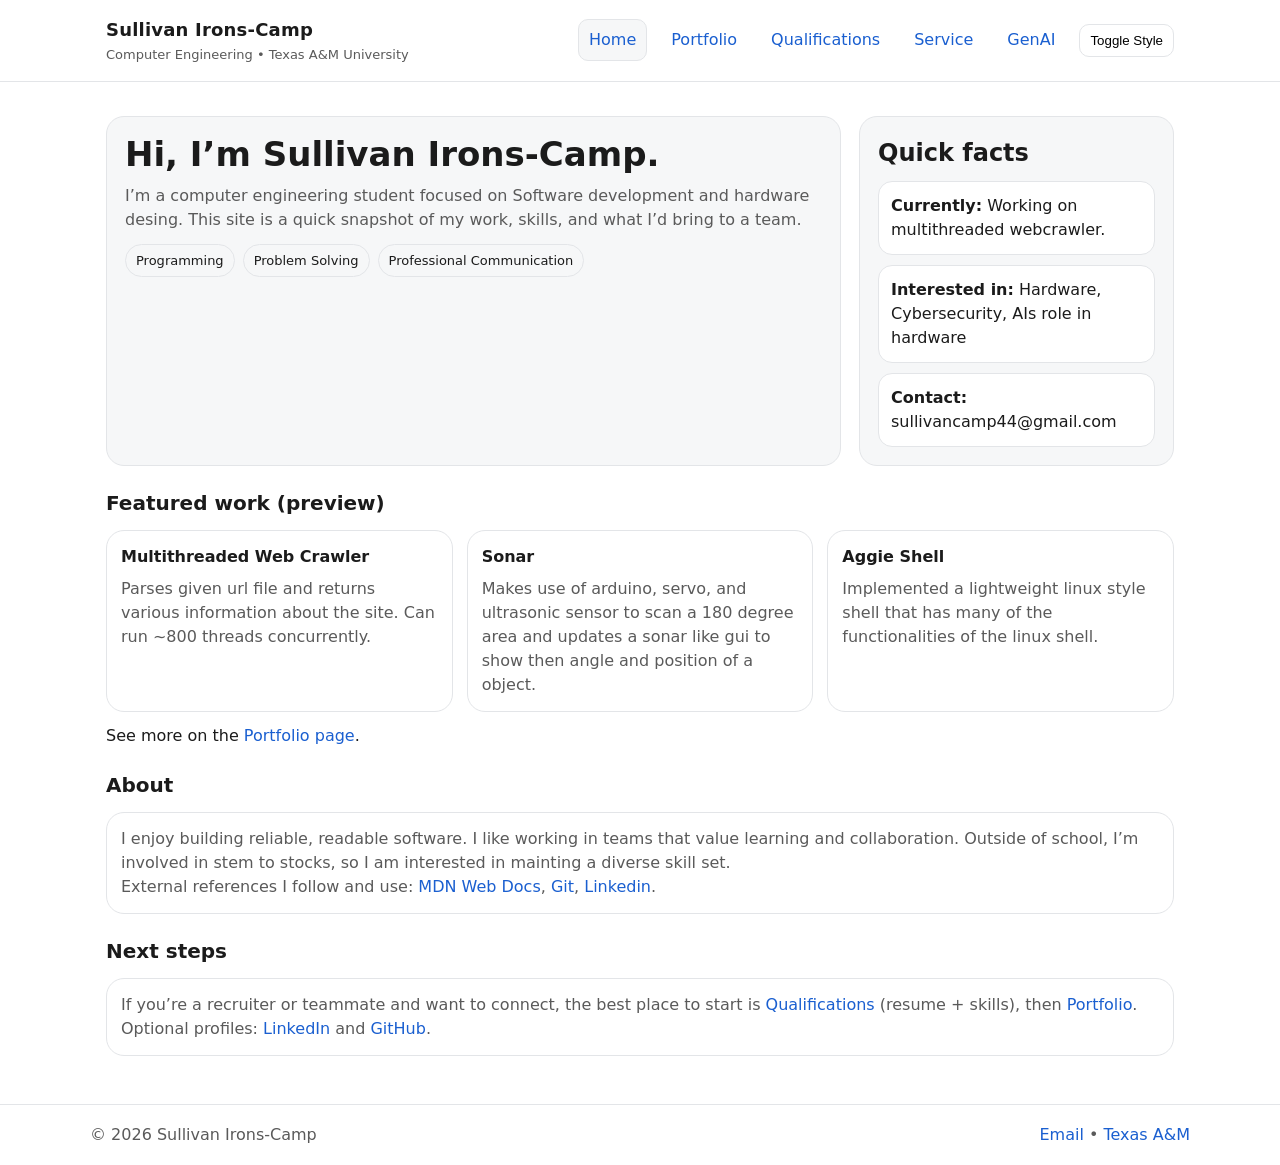
==== index.html @ 8610757a "Demo" ====
<!doctype html>
<html lang="en">
  <head>
    <meta charset="utf-8" />
    <meta name="viewport" content="width=device-width, initial-scale=1" />
    <title>Sullivan Irons-Camp | Professional Website</title>
    <link id="themeStylesheet" rel="stylesheet" href="StyleA.css" />
    <script src="ToggleStyle.js" defer></script>
    <link rel="preload" href="StyleA.css" as="style" />
    <link rel="preload" href="StyleB.css" as="style" />
  </head>

  <body>
    <a class="skip-link" href="#main">Skip to content</a>

    <header class="site-header">
      <div class="header-inner">
        <div class="brand">
          <div class="name">Sullivan Irons-Camp</div>
          <div class="tagline">Computer Engineering • Texas A&amp;M University</div>
        </div>

        <nav class="nav" aria-label="Primary">
          <a class="active" href="index.html">Home</a>
          <a href="portfolio.html">Portfolio</a>
          <a href="qualifications.html">Qualifications</a>
          <a href="service.html">Service</a>
          <a href="genai.html">GenAI</a>
          <button class="toggle-btn" id="styleToggleBtn" type="button" aria-label="Toggle site style">
            Toggle Style
          </button>
        </nav>
      </div>
    </header>

    <main id="main">
      <section class="hero">
        <div class="hero-card">
          <h1>Hi, I’m Sullivan Irons-Camp.</h1>
          <p>
            I’m a computer engineering student focused on Software development and hardware desing.
            This site is a quick snapshot of my work, skills, and what I’d bring to a team.
          </p>

          <div class="badges" aria-label="Highlights">
            <span class="badge">Programming</span>
            <span class="badge">Problem Solving</span>
            <span class="badge">Professional Communication</span>
          </div>
        </div>

        <div class="hero-card">
          <h2 style="margin: 0 0 10px;">Quick facts</h2>
          <ul class="quick-facts">
            <li><strong>Currently:</strong> Working on multithreaded webcrawler.</li>
            <li><strong>Interested in:</strong> Hardware, Cybersecurity, AIs role in hardware</li>
            <li><strong>Contact:</strong> sullivancamp44@gmail.com</li>
          </ul>
        </div>
      </section>

      <section class="section">
        <h2>Featured work (preview)</h2>
        <div class="grid">
          <article class="card">
            <h3>Multithreaded Web Crawler</h3>
            <p> Parses given url file and returns various information about the site. Can run ~800 threads concurrently.</p>
          </article>
          <article class="card">
            <h3>Sonar</h3>
            <p>Makes use of arduino, servo, and ultrasonic sensor to scan a 180 degree area and updates a sonar like gui to show then angle and position of a object.</p>
          </article>
          <article class="card">
            <h3>Aggie Shell</h3>
            <p>Implemented a lightweight linux style shell that has many of the functionalities of the linux shell.</p>
          </article>
        </div>
        <p style="margin: 0;">
          See more on the <a href="portfolio.html">Portfolio page</a>.
        </p>
      </section>

      <section class="section">
        <h2>About</h2>
        <div class="card">
          <p>
            I enjoy building reliable, readable software. I like working in teams that value
            learning and collaboration. Outside of school, I’m involved in stem to stocks, so I am interested in mainting a diverse skill set.
          </p>
          <p>
            External references I follow and use:
            <a href="https://developer.mozilla.org/" target="_blank" rel="noopener noreferrer">MDN Web Docs</a>,
            <a href="https://git-scm.com/" target="_blank" rel="noopener noreferrer">Git</a>,
            <a href="https://www.linkedin.com" target="_blank" rel="noopener noreferrer">Linkedin</a>.
          </p>
        </div>
      </section>

      <section class="section">
        <h2>Next steps</h2>
        <div class="card">
          <p>
            If you’re a recruiter or teammate and want to connect, the best place to start is
            <a href="qualifications.html">Qualifications</a> (resume + skills), then <a href="portfolio.html">Portfolio</a>.
          </p>
          <p>
            Optional profiles:
            <a href="https://www.linkedin.com/in/sullivan-irons-camp-0573192ab" target="_blank" rel="noopener noreferrer">LinkedIn</a> and
            <a href="https://github.com/SullivanCamp" target="_blank" rel="noopener noreferrer">GitHub</a>.
          </p>
        </div>
      </section>
    </main>

    <footer class="footer">
      <div class="footer-inner">
        <div>© <span id="year"></span> Sullivan Irons-Camp</div>
        <div>
          <a href="mailto:sullivancamp44@gmail.com">Email</a> •
          <a href="https://www.tamu.edu/" target="_blank" rel="noopener noreferrer">Texas A&amp;M</a>
        </div>
      </div>
      <script>
        document.getElementById("year").textContent = String(new Date().getFullYear());
      </script>
    </footer>
  </body>
</html>
---- StyleA.css ----
/* css/styleA.css */
:root {
  --bg: #ffffff;
  --text: #1b1b1b;
  --muted: #5a5a5a;
  --card: #f6f7f8;
  --border: #e3e5e8;
  --link: #1a5fd0;
  --shadow: 0 8px 24px rgba(0, 0, 0, 0.08);
}

* {
  box-sizing: border-box;
}

html,
body {
  height: 100%;
}

body {
  margin: 0;
  font-family: system-ui, -apple-system, Segoe UI, Roboto, Arial, sans-serif;
  background: var(--bg);
  color: var(--text);
  line-height: 1.5;
}
.resume-frame {
  width: 100%;
  border: 1px solid var(--border);
  border-radius: 12px;
  overflow: hidden;
}

.resume-frame iframe {
  width: 100%;
  height: 100%;
  border: 0;
}

.resume-frame--large {
  height: 85vh;
  min-height: 750px; 
}


a {
  color: var(--link);
  text-decoration: none;
}

a:hover {
  text-decoration: underline;
}

.skip-link {
  position: absolute;
  left: -9999px;
  top: 0;
  background: #000;
  color: #fff;
  padding: 8px 10px;
  z-index: 999;
}

.skip-link:focus {
  left: 10px;
  top: 10px;
}

.site-header {
  border-bottom: 1px solid var(--border);
  background: #fff;
}

.header-inner {
  max-width: 1100px;
  margin: 0 auto;
  padding: 16px;
  display: flex;
  gap: 12px;
  align-items: center;
  justify-content: space-between;
}

.brand {
  display: flex;
  flex-direction: column;
  gap: 2px;
}

.brand .name {
  font-weight: 800;
  font-size: 18px;
  letter-spacing: 0.2px;
}

.brand .tagline {
  font-size: 13px;
  color: var(--muted);
}

.nav {
  display: flex;
  gap: 14px;
  flex-wrap: wrap;
  align-items: center;
  justify-content: flex-end;
}

.nav a {
  padding: 8px 10px;
  border-radius: 10px;
}

.nav a.active {
  background: var(--card);
  border: 1px solid var(--border);
}

.toggle-btn {
  border: 1px solid var(--border);
  background: #fff;
  border-radius: 10px;
  padding: 8px 10px;
  cursor: pointer;
}

.toggle-btn:hover {
  box-shadow: var(--shadow);
}

main {
  max-width: 1100px;
  margin: 0 auto;
  padding: 24px 16px 48px;
}

.hero {
  display: grid;
  grid-template-columns: 1.4fr 0.6fr;
  gap: 18px;
  align-items: stretch;
  margin-top: 10px;
}

.hero-card {
  background: var(--card);
  border: 1px solid var(--border);
  border-radius: 18px;
  padding: 18px;
}

.hero h1 {
  margin: 0 0 10px;
  font-size: 34px;
  line-height: 1.15;
}

.hero p {
  margin: 0 0 12px;
  color: var(--muted);
}

.quick-facts {
  list-style: none;
  padding: 0;
  margin: 10px 0 0;
  display: grid;
  gap: 10px;
}

.quick-facts li {
  border: 1px solid var(--border);
  background: #fff;
  border-radius: 14px;
  padding: 12px;
}

.section {
  margin-top: 22px;
  display: grid;
  gap: 12px;
}

.section h2 {
  margin: 0;
  font-size: 20px;
}

.grid {
  display: grid;
  grid-template-columns: repeat(3, 1fr);
  gap: 14px;
}

.card {
  background: #fff;
  border: 1px solid var(--border);
  border-radius: 18px;
  padding: 14px;
}

.card h3 {
  margin: 0 0 8px;
  font-size: 16px;
}

.card p {
  margin: 0;
  color: var(--muted);
}

.badges {
  display: flex;
  flex-wrap: wrap;
  gap: 8px;
  margin-top: 10px;
}

.badge {
  border: 1px solid var(--border);
  background: var(--card);
  padding: 6px 10px;
  border-radius: 999px;
  font-size: 13px;
}

.footer {
  border-top: 1px solid var(--border);
  padding: 18px 16px;
  color: var(--muted);
}

.footer-inner {
  max-width: 1100px;
  margin: 0 auto;
  display: flex;
  gap: 10px;
  align-items: center;
  justify-content: space-between;
  flex-wrap: wrap;
}

@media (max-width: 900px) {
  .hero {
    grid-template-columns: 1fr;
  }

  .grid {
    grid-template-columns: 1fr;
  }
}
---- StyleA.css ----
/* css/styleA.css */
:root {
  --bg: #ffffff;
  --text: #1b1b1b;
  --muted: #5a5a5a;
  --card: #f6f7f8;
  --border: #e3e5e8;
  --link: #1a5fd0;
  --shadow: 0 8px 24px rgba(0, 0, 0, 0.08);
}

* {
  box-sizing: border-box;
}

html,
body {
  height: 100%;
}

body {
  margin: 0;
  font-family: system-ui, -apple-system, Segoe UI, Roboto, Arial, sans-serif;
  background: var(--bg);
  color: var(--text);
  line-height: 1.5;
}
.resume-frame {
  width: 100%;
  border: 1px solid var(--border);
  border-radius: 12px;
  overflow: hidden;
}

.resume-frame iframe {
  width: 100%;
  height: 100%;
  border: 0;
}

.resume-frame--large {
  height: 85vh;
  min-height: 750px; 
}


a {
  color: var(--link);
  text-decoration: none;
}

a:hover {
  text-decoration: underline;
}

.skip-link {
  position: absolute;
  left: -9999px;
  top: 0;
  background: #000;
  color: #fff;
  padding: 8px 10px;
  z-index: 999;
}

.skip-link:focus {
  left: 10px;
  top: 10px;
}

.site-header {
  border-bottom: 1px solid var(--border);
  background: #fff;
}

.header-inner {
  max-width: 1100px;
  margin: 0 auto;
  padding: 16px;
  display: flex;
  gap: 12px;
  align-items: center;
  justify-content: space-between;
}

.brand {
  display: flex;
  flex-direction: column;
  gap: 2px;
}

.brand .name {
  font-weight: 800;
  font-size: 18px;
  letter-spacing: 0.2px;
}

.brand .tagline {
  font-size: 13px;
  color: var(--muted);
}

.nav {
  display: flex;
  gap: 14px;
  flex-wrap: wrap;
  align-items: center;
  justify-content: flex-end;
}

.nav a {
  padding: 8px 10px;
  border-radius: 10px;
}

.nav a.active {
  background: var(--card);
  border: 1px solid var(--border);
}

.toggle-btn {
  border: 1px solid var(--border);
  background: #fff;
  border-radius: 10px;
  padding: 8px 10px;
  cursor: pointer;
}

.toggle-btn:hover {
  box-shadow: var(--shadow);
}

main {
  max-width: 1100px;
  margin: 0 auto;
  padding: 24px 16px 48px;
}

.hero {
  display: grid;
  grid-template-columns: 1.4fr 0.6fr;
  gap: 18px;
  align-items: stretch;
  margin-top: 10px;
}

.hero-card {
  background: var(--card);
  border: 1px solid var(--border);
  border-radius: 18px;
  padding: 18px;
}

.hero h1 {
  margin: 0 0 10px;
  font-size: 34px;
  line-height: 1.15;
}

.hero p {
  margin: 0 0 12px;
  color: var(--muted);
}

.quick-facts {
  list-style: none;
  padding: 0;
  margin: 10px 0 0;
  display: grid;
  gap: 10px;
}

.quick-facts li {
  border: 1px solid var(--border);
  background: #fff;
  border-radius: 14px;
  padding: 12px;
}

.section {
  margin-top: 22px;
  display: grid;
  gap: 12px;
}

.section h2 {
  margin: 0;
  font-size: 20px;
}

.grid {
  display: grid;
  grid-template-columns: repeat(3, 1fr);
  gap: 14px;
}

.card {
  background: #fff;
  border: 1px solid var(--border);
  border-radius: 18px;
  padding: 14px;
}

.card h3 {
  margin: 0 0 8px;
  font-size: 16px;
}

.card p {
  margin: 0;
  color: var(--muted);
}

.badges {
  display: flex;
  flex-wrap: wrap;
  gap: 8px;
  margin-top: 10px;
}

.badge {
  border: 1px solid var(--border);
  background: var(--card);
  padding: 6px 10px;
  border-radius: 999px;
  font-size: 13px;
}

.footer {
  border-top: 1px solid var(--border);
  padding: 18px 16px;
  color: var(--muted);
}

.footer-inner {
  max-width: 1100px;
  margin: 0 auto;
  display: flex;
  gap: 10px;
  align-items: center;
  justify-content: space-between;
  flex-wrap: wrap;
}

@media (max-width: 900px) {
  .hero {
    grid-template-columns: 1fr;
  }

  .grid {
    grid-template-columns: 1fr;
  }
}
---- StyleB.css ----
/* css/styleB.css
   Style B: Sidebar header + dark, editorial layout
   (Works with the existing HTML from the project: .site-header/.header-inner/.brand/.nav/.toggle-btn/main/.hero/.section/.grid/.card/.badges/.badge/.footer/.footer-inner)
*/

:root {
  --bg: #0f1220;
  --panel: #161a2d;
  --panel2: #1b2140;
  --text: #eef0ff;
  --muted: #b8bde6;
  --border: rgba(255, 255, 255, 0.12);
  --link: #9fd3ff;
  --shadow: 0 14px 30px rgba(0, 0, 0, 0.35);
}

/* Base reset */
* {
  box-sizing: border-box;
}

html,
body {
  height: 100%;
}

body {
  margin: 0;
  font-family: ui-sans-serif, system-ui, -apple-system, Segoe UI, Roboto, Arial, sans-serif;
  background:
    radial-gradient(1200px 700px at 20% 10%, #1b245c, transparent 60%),
    radial-gradient(900px 500px at 90% 20%, #2c1658, transparent 55%),
    var(--bg);
  color: var(--text);
  line-height: 1.55;
}

a {
  color: var(--link);
  text-decoration: none;
}

a:hover {
  text-decoration: underline;
}

/* Skip link (accessibility) */
.skip-link {
  position: absolute;
  left: -9999px;
  top: 0;
  background: #fff;
  color: #000;
  padding: 8px 10px;
  z-index: 999;
}

.skip-link:focus {
  left: 10px;
  top: 10px;
}

/* =========================
   Sidebar Header (Style B)
   ========================= */
.site-header {
  position: fixed;
  top: 0;
  left: 0;
  width: 260px;
  height: 100vh;
  z-index: 50;
  background: rgba(15, 18, 32, 0.85);
  backdrop-filter: blur(12px);
  border-right: 1px solid var(--border);
}

.header-inner {
  height: 100%;
  padding: 20px 16px;
  display: flex;
  flex-direction: column;
  gap: 18px;
  align-items: stretch;
  justify-content: flex-start;
}

/* Brand */
.brand {
  display: flex;
  flex-direction: column;
  gap: 6px;
}

.brand .name {
  font-weight: 900;
  font-size: 20px;
  letter-spacing: 0.4px;
}

.brand .tagline {
  color: var(--muted);
  font-size: 13px;
}

/* Nav becomes vertical */
.nav {
  display: flex;
  flex-direction: column;
  gap: 8px;
  margin-top: 8px;
}

.nav a {
  padding: 10px 12px;
  border-radius: 14px;
  border: 1px solid transparent;
  background: rgba(27, 33, 64, 0.35);
}

.nav a:hover {
  text-decoration: none;
  filter: brightness(1.08);
}

.nav a.active {
  border-color: var(--border);
  background: rgba(27, 33, 64, 0.85);
}

/* Toggle button sits at bottom of sidebar */
.toggle-btn {
  margin-top: auto;
  border: 1px solid var(--border);
  background: rgba(22, 26, 45, 0.7);
  color: var(--text);
  border-radius: 999px;
  padding: 10px 12px;
  cursor: pointer;
}

.toggle-btn:hover {
  box-shadow: var(--shadow);
}

/* =========================
   Main content area
   ========================= */
main {
  max-width: none;
  margin-left: 260px; /* same as sidebar width */
  padding: 20px 24px 48px;
  display: grid;
  gap: 14px;
}

/* Hero + sections become panels */
.hero {
  background: rgba(22, 26, 45, 0.75);
  border: 1px solid var(--border);
  border-radius: 24px;
  padding: 18px;
  box-shadow: var(--shadow);
}

.hero h1 {
  margin: 0 0 10px;
  font-size: 36px;
  line-height: 1.12;
}

.hero p {
  margin: 0;
  color: var(--muted);
  max-width: 75ch;
}

.section {
  background: rgba(22, 26, 45, 0.65);
  border: 1px solid var(--border);
  border-radius: 24px;
  padding: 16px;
  box-shadow: var(--shadow);
}

.section h2 {
  margin: 0 0 10px;
  font-size: 18px;
  letter-spacing: 0.3px;
}

/* Cards + grids */
.grid {
  display: grid;
  grid-template-columns: 1fr;
  gap: 12px;
}

.card {
  background: rgba(27, 33, 64, 0.65);
  border: 1px solid var(--border);
  border-radius: 18px;
  padding: 14px;
}

.card h3 {
  margin: 0 0 8px;
  font-size: 16px;
}

.card p {
  margin: 0;
  color: var(--muted);
}

/* Badges */
.badges {
  display: flex;
  flex-wrap: wrap;
  gap: 8px;
  margin-top: 10px;
}

.badge {
  border: 1px solid var(--border);
  background: rgba(27, 33, 64, 0.7);
  padding: 6px 10px;
  border-radius: 999px;
  font-size: 13px;
  color: var(--muted);
}

/* Resume embed helpers (optional but safe if present) */
.resume-frame {
  width: 100%;
  border: 1px solid var(--border);
  border-radius: 12px;
  overflow: hidden;
}

.resume-frame iframe {
  width: 100%;
  height: 100%;
  border: 0;
}

.resume-frame--large {
  height: 85vh;
  min-height: 750px;
}

/* Footer */
.footer {
  border-top: 1px solid var(--border);
  padding: 18px 16px;
  color: var(--muted);
  margin-left: 260px; /* align with main */
}

.footer-inner {
  max-width: 1100px;
  margin: 0 auto;
  display: flex;
  gap: 10px;
  align-items: center;
  justify-content: space-between;
  flex-wrap: wrap;
}

/* =========================
   Responsive fallback
   ========================= */
@media (max-width: 950px) {
  .site-header {
    position: static;
    width: 100%;
    height: auto;
    border-right: none;
    border-bottom: 1px solid var(--border);
  }

  .header-inner {
    height: auto;
    flex-direction: row;
    align-items: center;
    justify-content: space-between;
  }

  .nav {
    flex-direction: row;
    flex-wrap: wrap;
    margin-top: 0;
  }

  main {
    margin-left: 0;
    padding: 18px 16px 40px;
  }

  .footer {
    margin-left: 0;
  }

  .toggle-btn {
    margin-top: 0;
  }
}
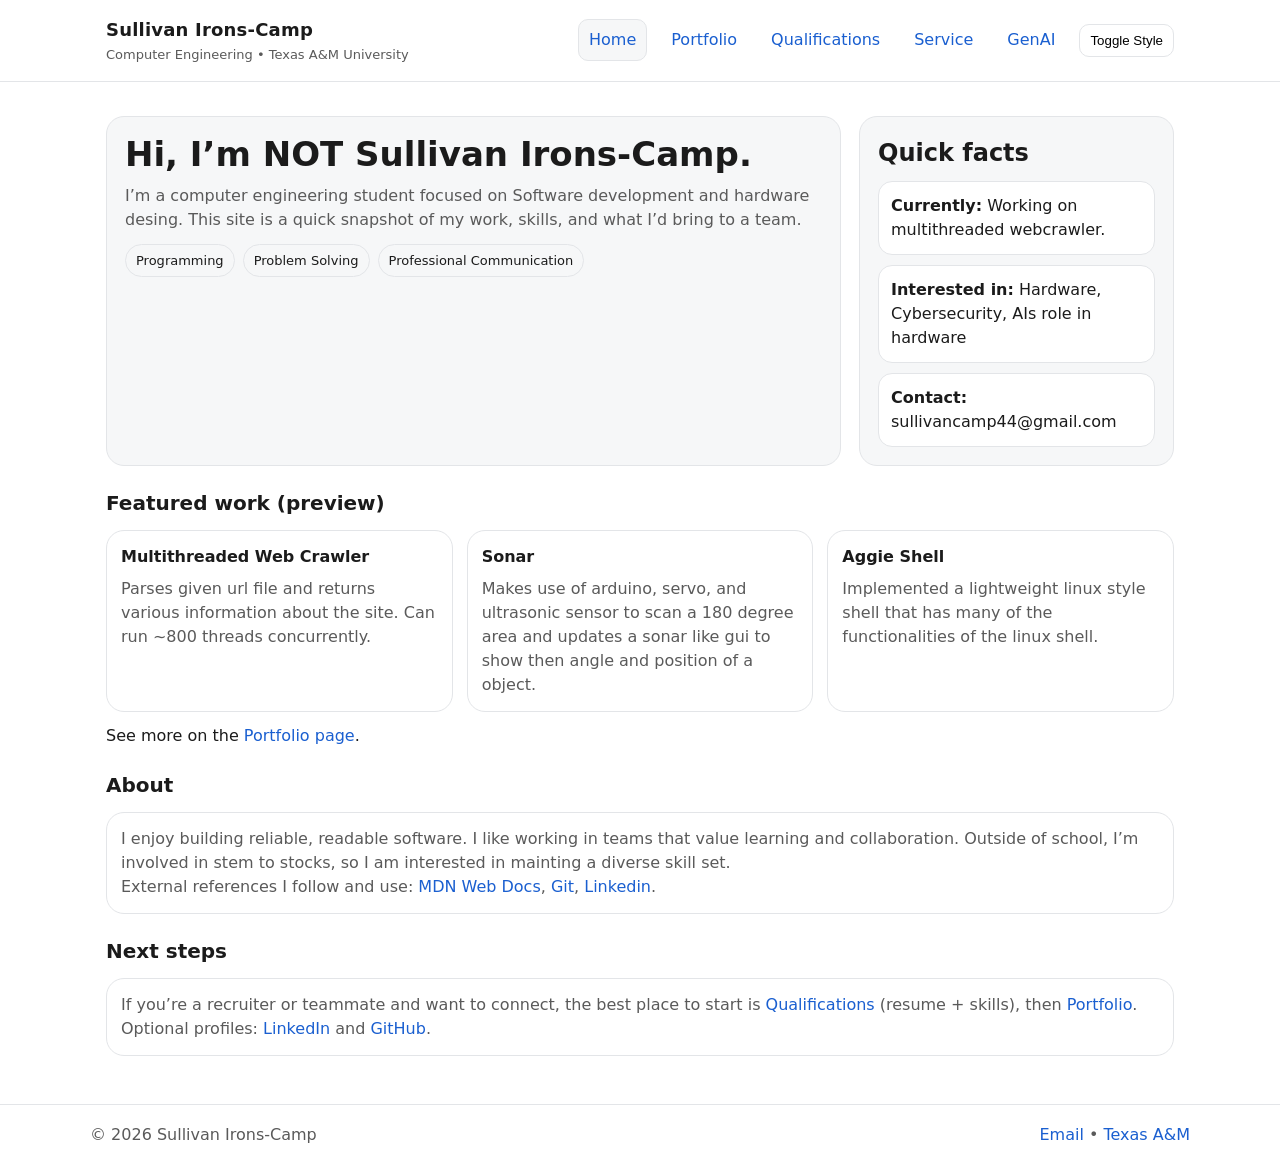
==== commit 521bf4ce: "Demo" ====
--- a/index.html
+++ b/index.html
@@ -36,7 +36,7 @@
     <main id="main">
       <section class="hero">
         <div class="hero-card">
-          <h1>Hi, I’m Sullivan Irons-Camp.</h1>
+          <h1>Hi, I’m NOT Sullivan Irons-Camp.</h1>
           <p>
             I’m a computer engineering student focused on Software development and hardware desing.
             This site is a quick snapshot of my work, skills, and what I’d bring to a team.
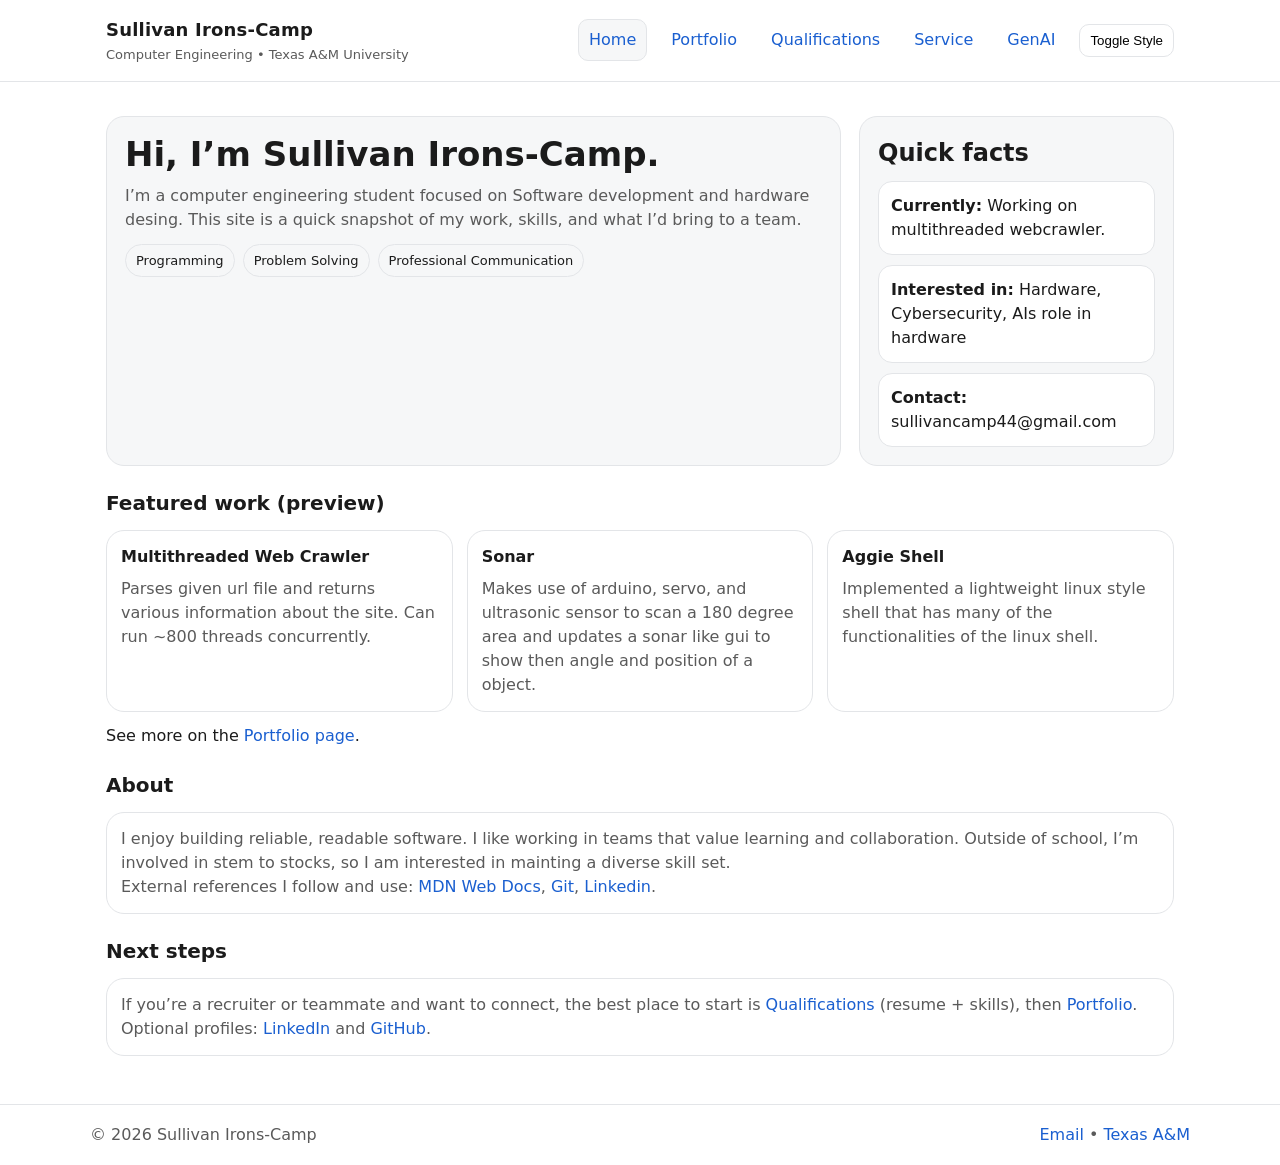
==== commit 10dc8ae4: "Demo" ====
--- a/index.html
+++ b/index.html
@@ -36,7 +36,7 @@
     <main id="main">
       <section class="hero">
         <div class="hero-card">
-          <h1>Hi, I’m NOT Sullivan Irons-Camp.</h1>
+          <h1>Hi, I’m Sullivan Irons-Camp.</h1>
           <p>
             I’m a computer engineering student focused on Software development and hardware desing.
             This site is a quick snapshot of my work, skills, and what I’d bring to a team.
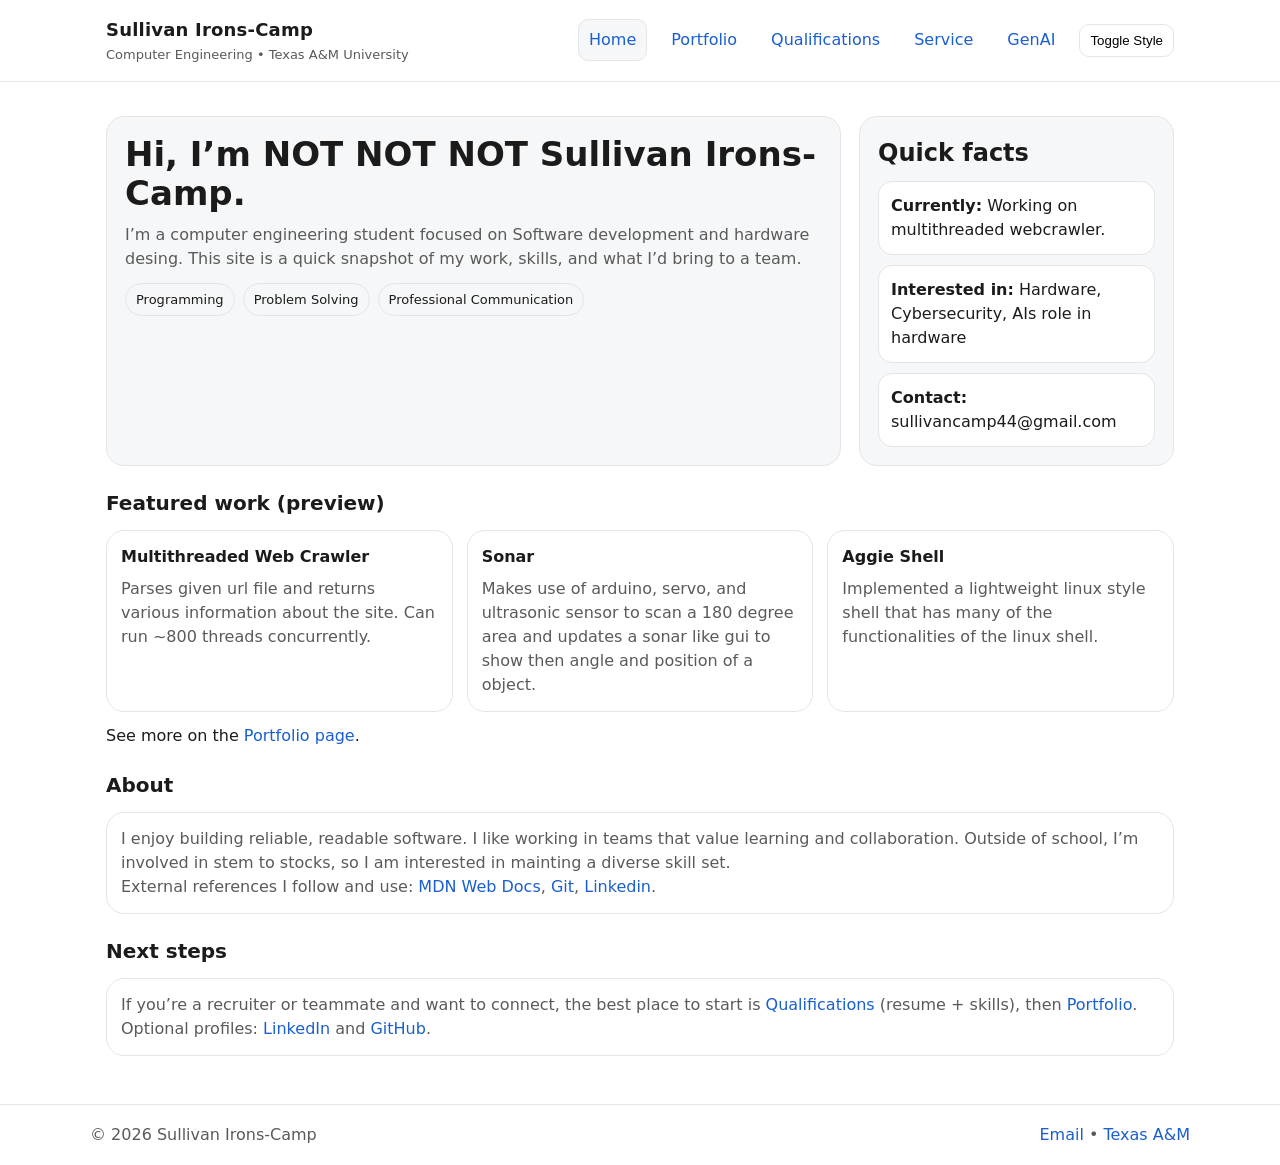
==== commit 2cbad9ab: "Hopefully works" ====
--- a/index.html
+++ b/index.html
@@ -36,7 +36,7 @@
     <main id="main">
       <section class="hero">
         <div class="hero-card">
-          <h1>Hi, I’m Sullivan Irons-Camp.</h1>
+          <h1>Hi, I’m NOT NOT NOT Sullivan Irons-Camp.</h1>
           <p>
             I’m a computer engineering student focused on Software development and hardware desing.
             This site is a quick snapshot of my work, skills, and what I’d bring to a team.
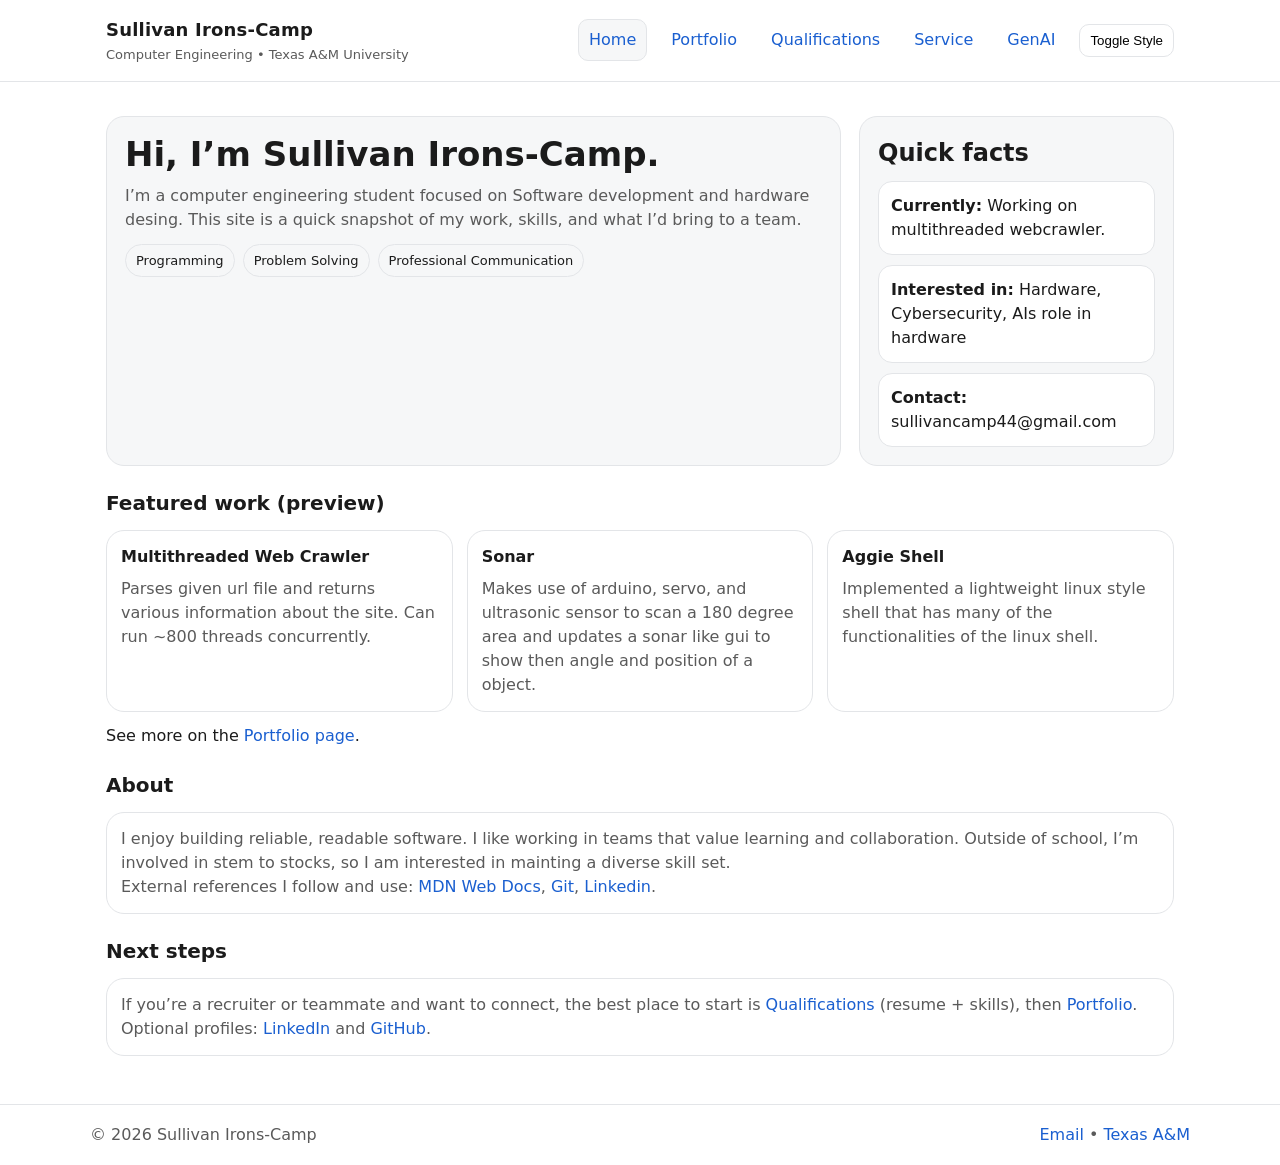
==== commit e4cbf4b0: "Demo" ====
--- a/index.html
+++ b/index.html
@@ -36,7 +36,7 @@
     <main id="main">
       <section class="hero">
         <div class="hero-card">
-          <h1>Hi, I’m NOT NOT NOT Sullivan Irons-Camp.</h1>
+          <h1>Hi, I’m Sullivan Irons-Camp.</h1>
           <p>
             I’m a computer engineering student focused on Software development and hardware desing.
             This site is a quick snapshot of my work, skills, and what I’d bring to a team.
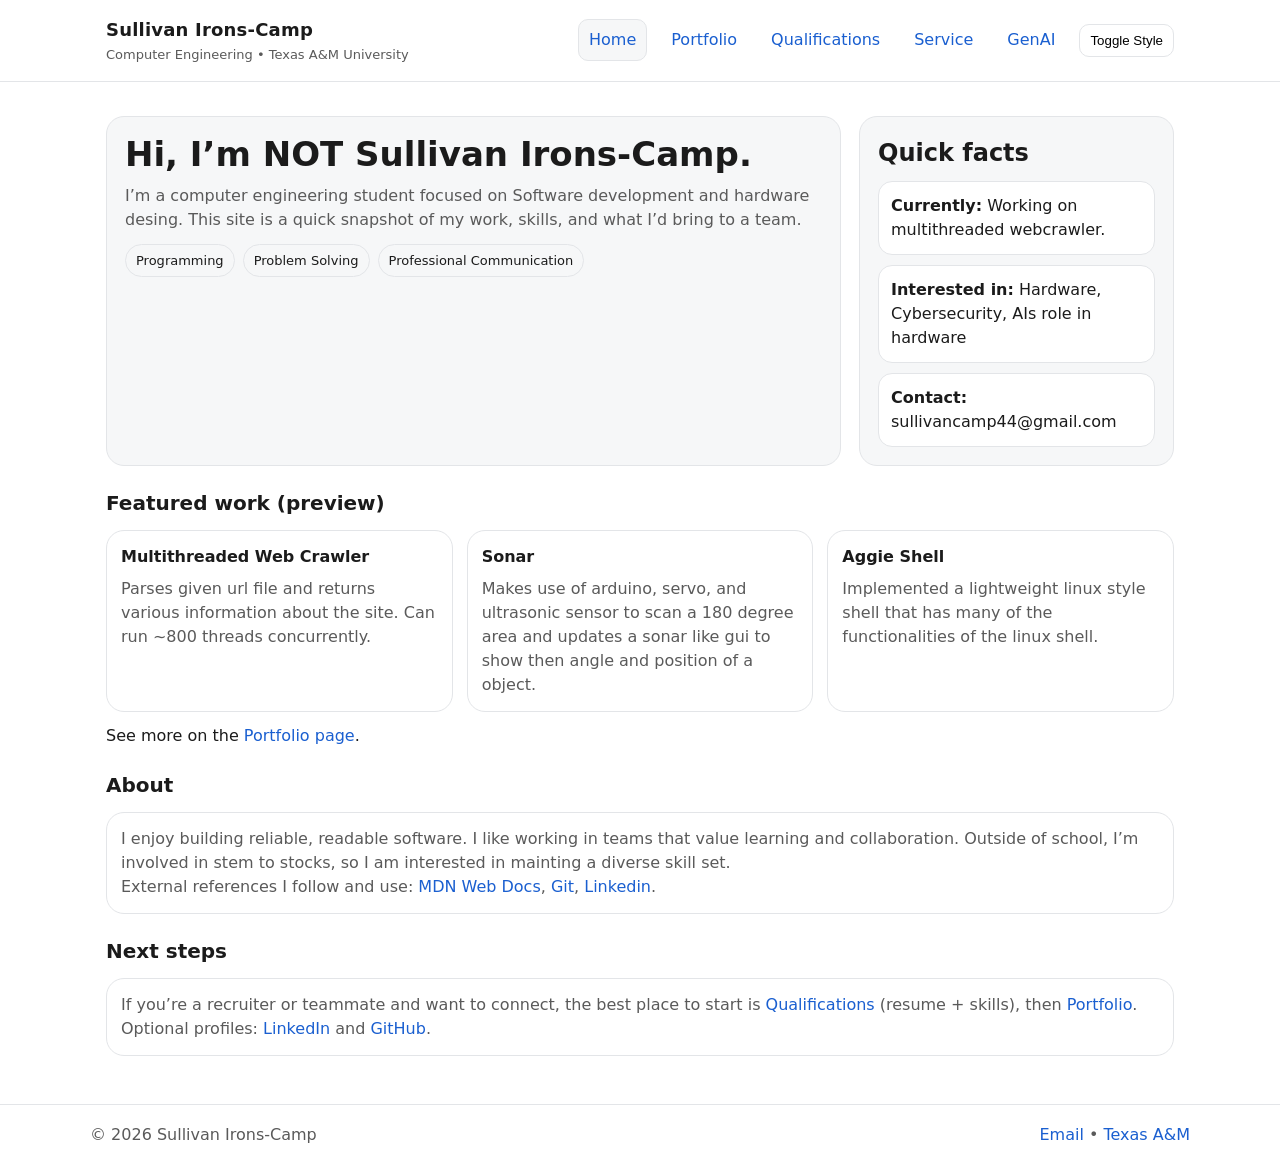
==== commit 4d72180a: "Demo" ====
--- a/index.html
+++ b/index.html
@@ -36,7 +36,7 @@
     <main id="main">
       <section class="hero">
         <div class="hero-card">
-          <h1>Hi, I’m Sullivan Irons-Camp.</h1>
+          <h1>Hi, I’m NOT Sullivan Irons-Camp.</h1>
           <p>
             I’m a computer engineering student focused on Software development and hardware desing.
             This site is a quick snapshot of my work, skills, and what I’d bring to a team.
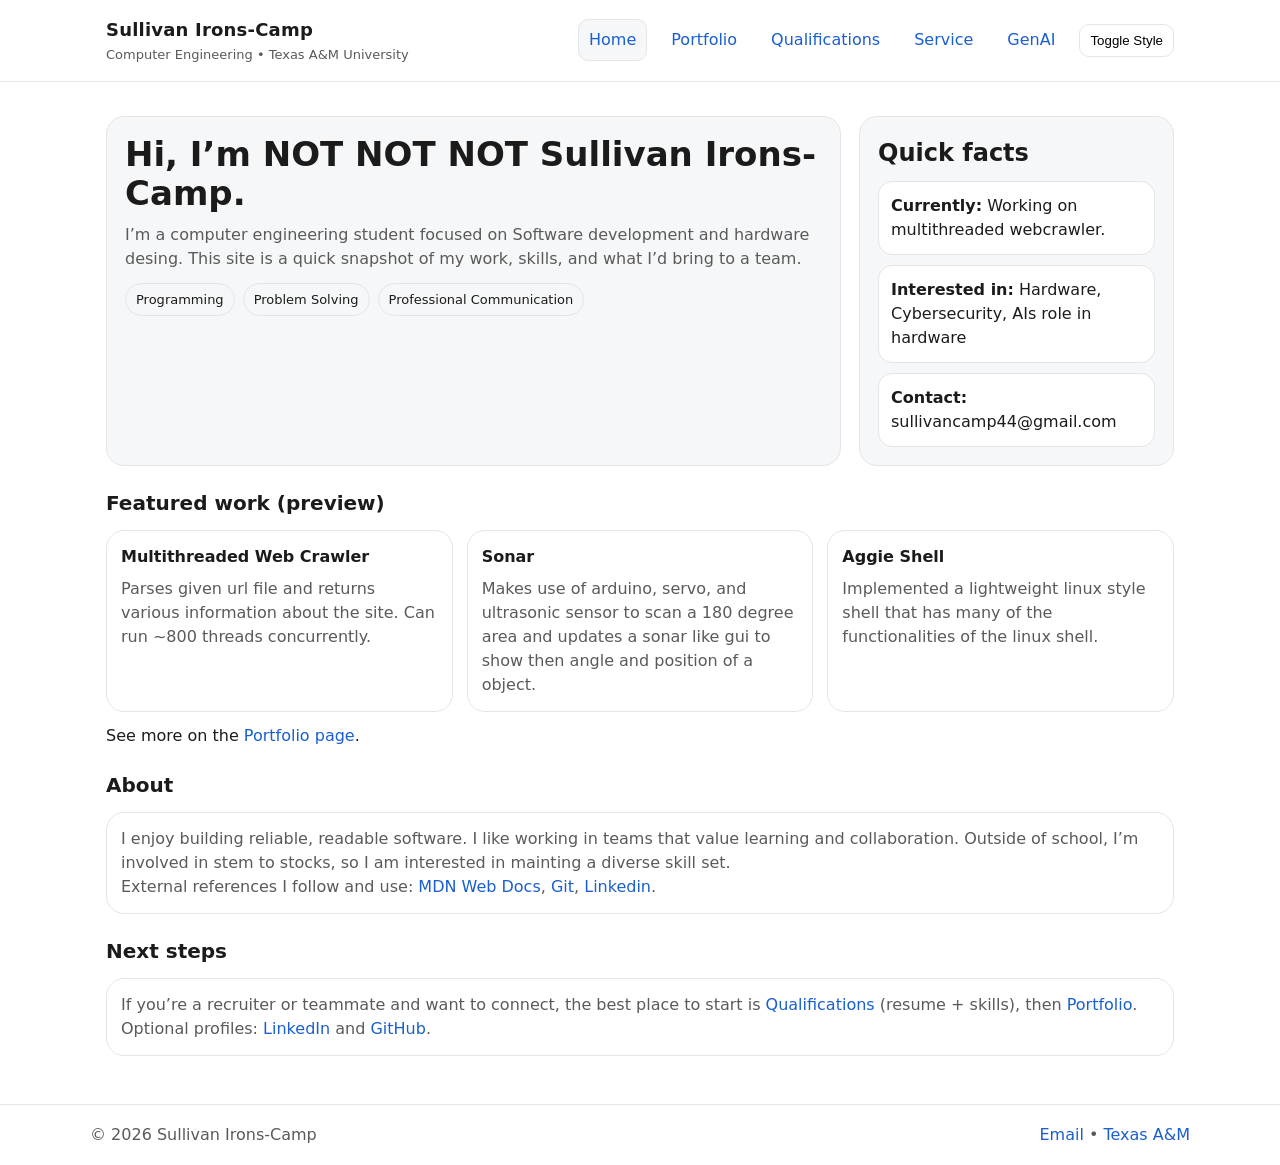
==== commit d0f4f6fa: "Demo" ====
--- a/index.html
+++ b/index.html
@@ -36,7 +36,7 @@
     <main id="main">
       <section class="hero">
         <div class="hero-card">
-          <h1>Hi, I’m NOT Sullivan Irons-Camp.</h1>
+          <h1>Hi, I’m NOT NOT NOT Sullivan Irons-Camp.</h1>
           <p>
             I’m a computer engineering student focused on Software development and hardware desing.
             This site is a quick snapshot of my work, skills, and what I’d bring to a team.
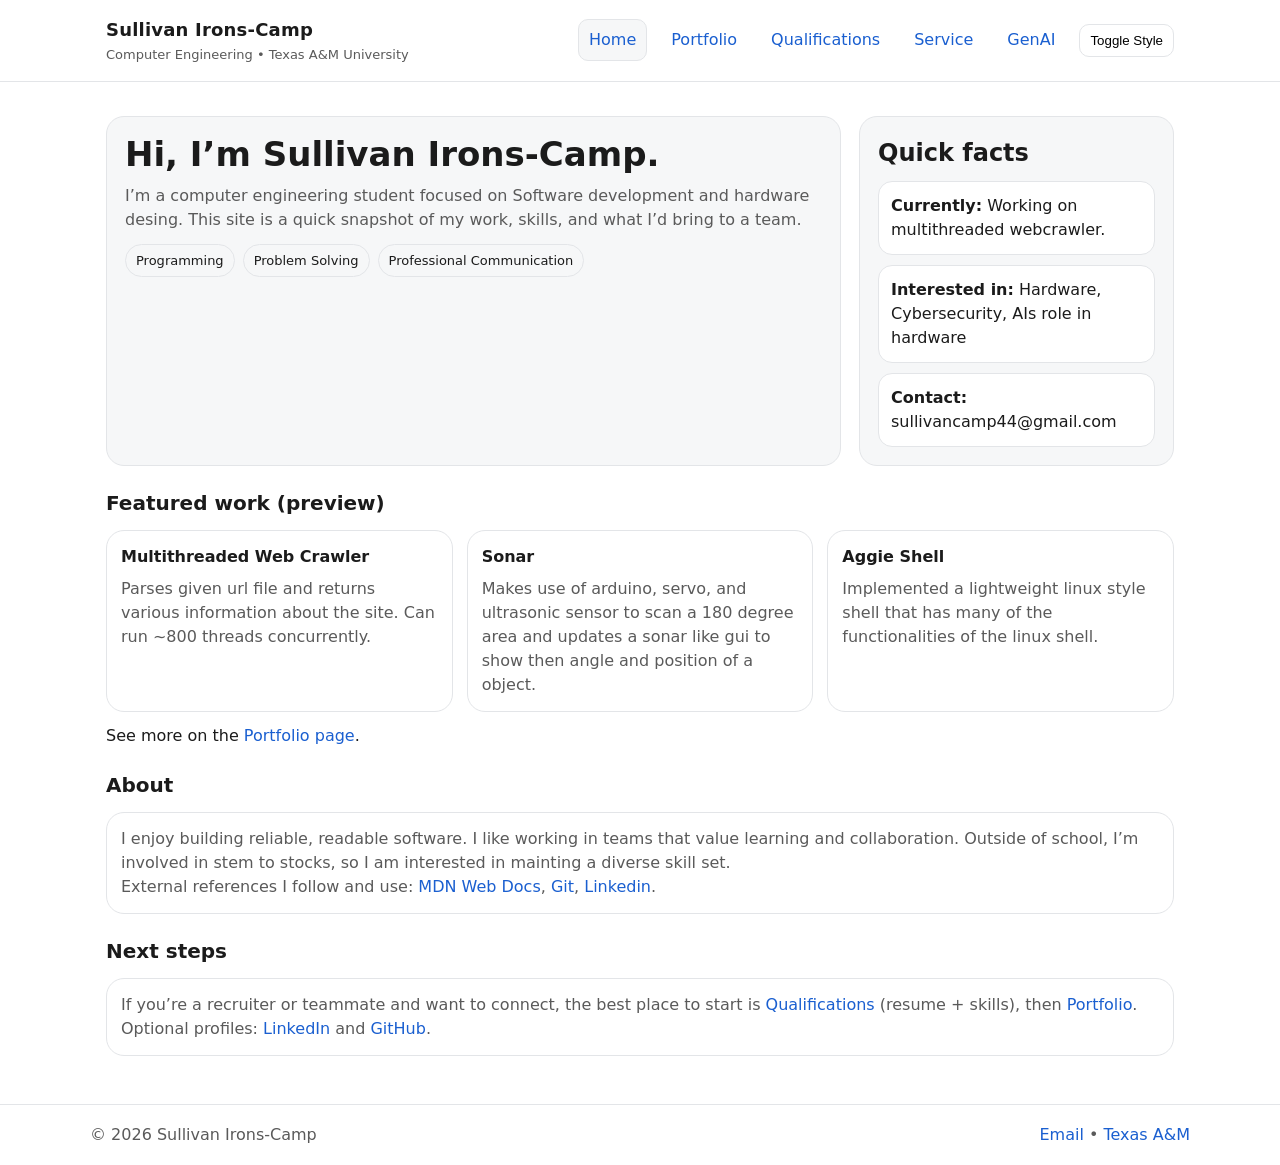
==== commit 95501989: "Demo" ====
--- a/index.html
+++ b/index.html
@@ -36,7 +36,7 @@
     <main id="main">
       <section class="hero">
         <div class="hero-card">
-          <h1>Hi, I’m NOT NOT NOT Sullivan Irons-Camp.</h1>
+          <h1>Hi, I’m Sullivan Irons-Camp.</h1>
           <p>
             I’m a computer engineering student focused on Software development and hardware desing.
             This site is a quick snapshot of my work, skills, and what I’d bring to a team.
